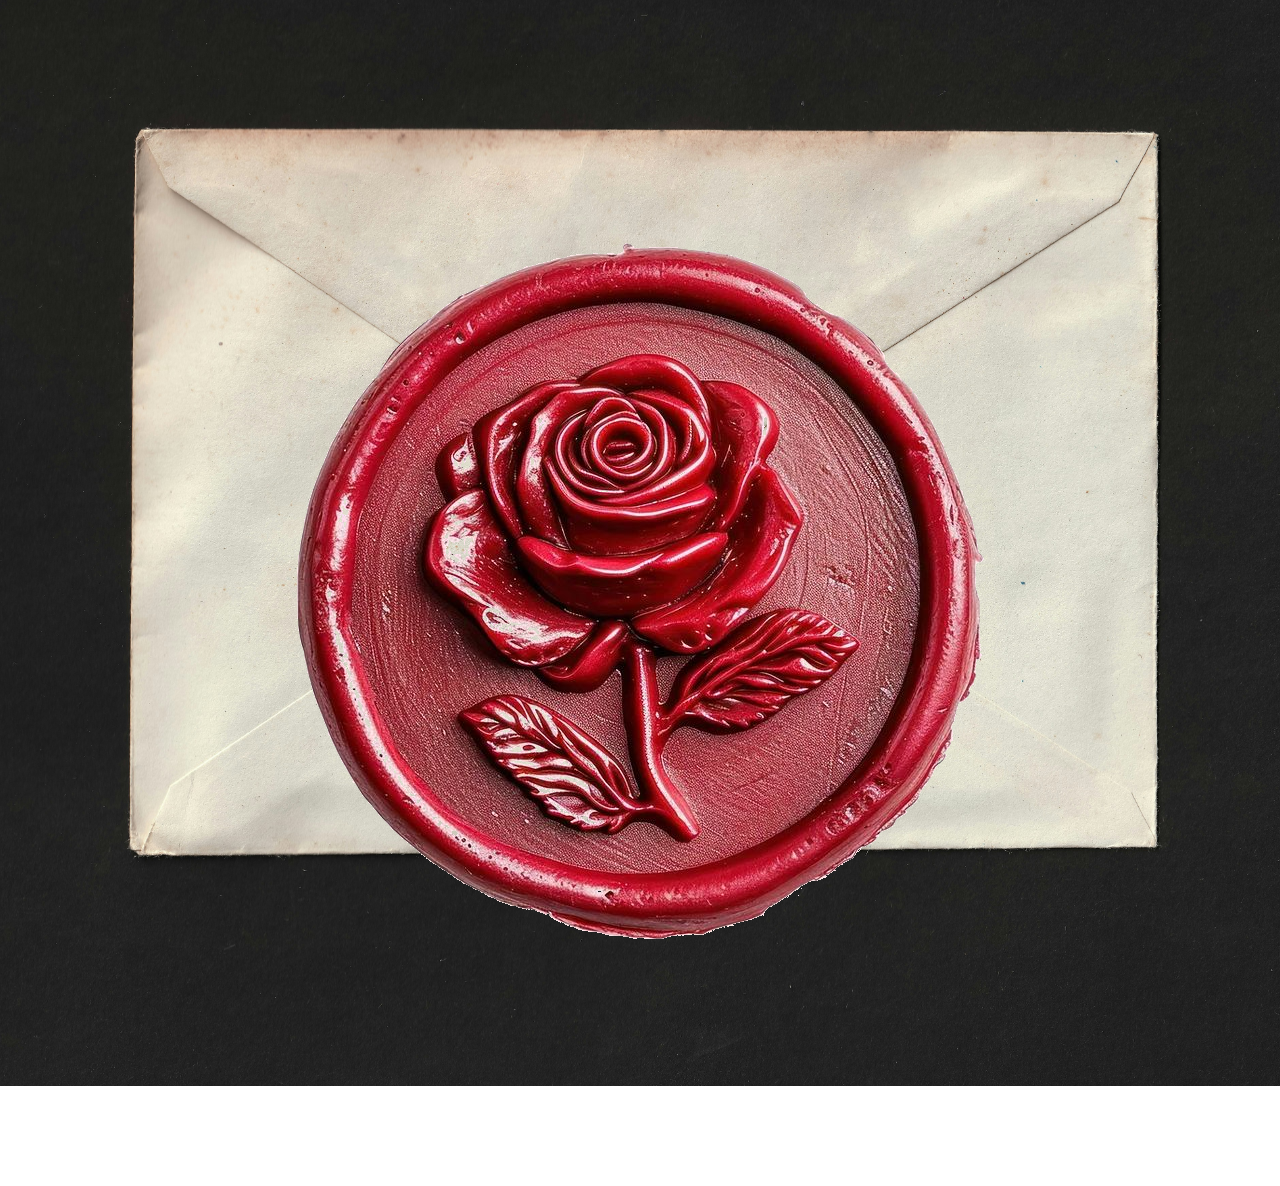
==== index.html @ 86bd202b "Update index.html" ====
<!DOCTYPE html>
<html lang="en">
<head>
    <meta charset="UTF-8">
    <meta name="viewport" content="width=device-width, initial-scale=1.0">
    <title>convite de aniversario</title>
    <link rel="stylesheet" href="style.css">
    <meta name="viewport" content="width=device-width, initial-scale=1.0">
</head>
<body>
        


    <div class="container">

        <a href="pagina2.html">
          <img src="imagens/SELO2_no_bg.png" alt="">
        </a>

    </div>
    

   

</body>

</html>
---- style.css ----
body {
  background-image: url("imagens/envelos34.jpg");
  background-size: cover;        /* preenche toda a tela */
  background-repeat: no-repeat;
  background-position: center;
  background-position: center -100px; 
}

.container {
  height: 130vh;
  display: flex;
  justify-content: center; /* horizontal */
  align-items: center;     /* vertical */
    display: flex;
    flex-direction: row; /* PC */
/* 📱 Celular */
@media (max-width: 768px) {
    .container {
        flex-direction: column;
    }
}
}
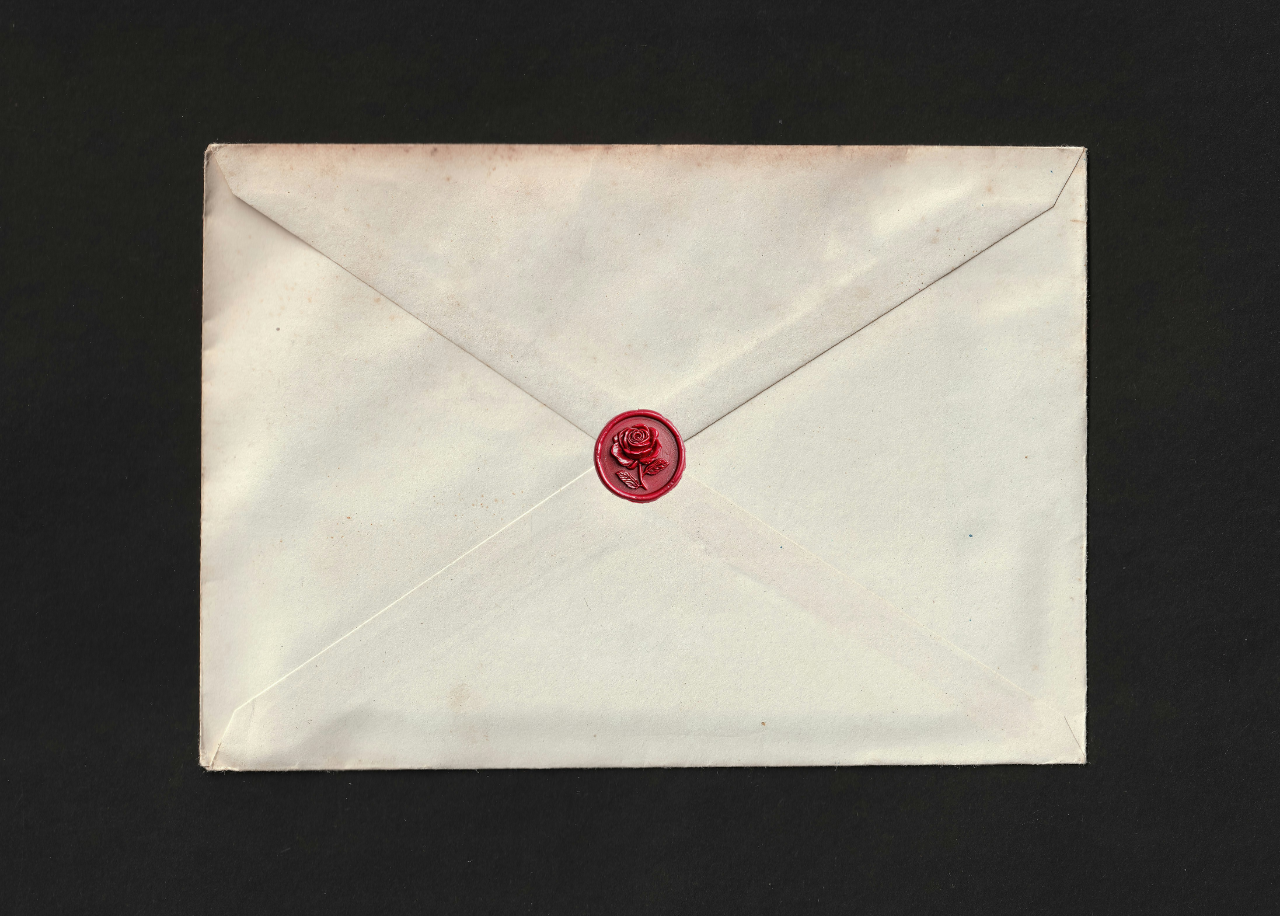
==== commit a34fa894: "Update index.html to include image width style Added style attribute to image for width adjustment." ====
--- a/index.html
+++ b/index.html
@@ -14,7 +14,7 @@
     <div class="container">
 
         <a href="pagina2.html">
-          <img src="imagens/SELO2_no_bg.png" alt="">
+          <img src="imagens/SELO2_no_bg.png" alt="" style="width: 100px;">
         </a>
 
     </div>
--- a/style.css
+++ b/style.css
@@ -1,22 +1,30 @@
 body {
   background-image: url("imagens/envelos34.jpg");
-  background-size: cover;        /* preenche toda a tela */
+  background-size: cover;
   background-repeat: no-repeat;
   background-position: center;
-  background-position: center -100px; 
 }
 
+/* PC */
 .container {
-  height: 130vh;
+  height: 100vh;
   display: flex;
-  justify-content: center; /* horizontal */
-  align-items: center;     /* vertical */
-    display: flex;
-    flex-direction: row; /* PC */
-/* 📱 Celular */
+  justify-content: center;
+  align-items: center;
+  flex-direction: row;
+}
+
+/* 📱 CELULAR (fora da .container) */
 @media (max-width: 768px) {
-    .container {
-        flex-direction: column;
-    }
+  .container {
+    flex-direction: column;
+    height: auto;
+    padding: 20px;
+  }
 }
+
+/* imagem responsiva */
+img {
+  max-width: 100%;
+  height: auto;
 }
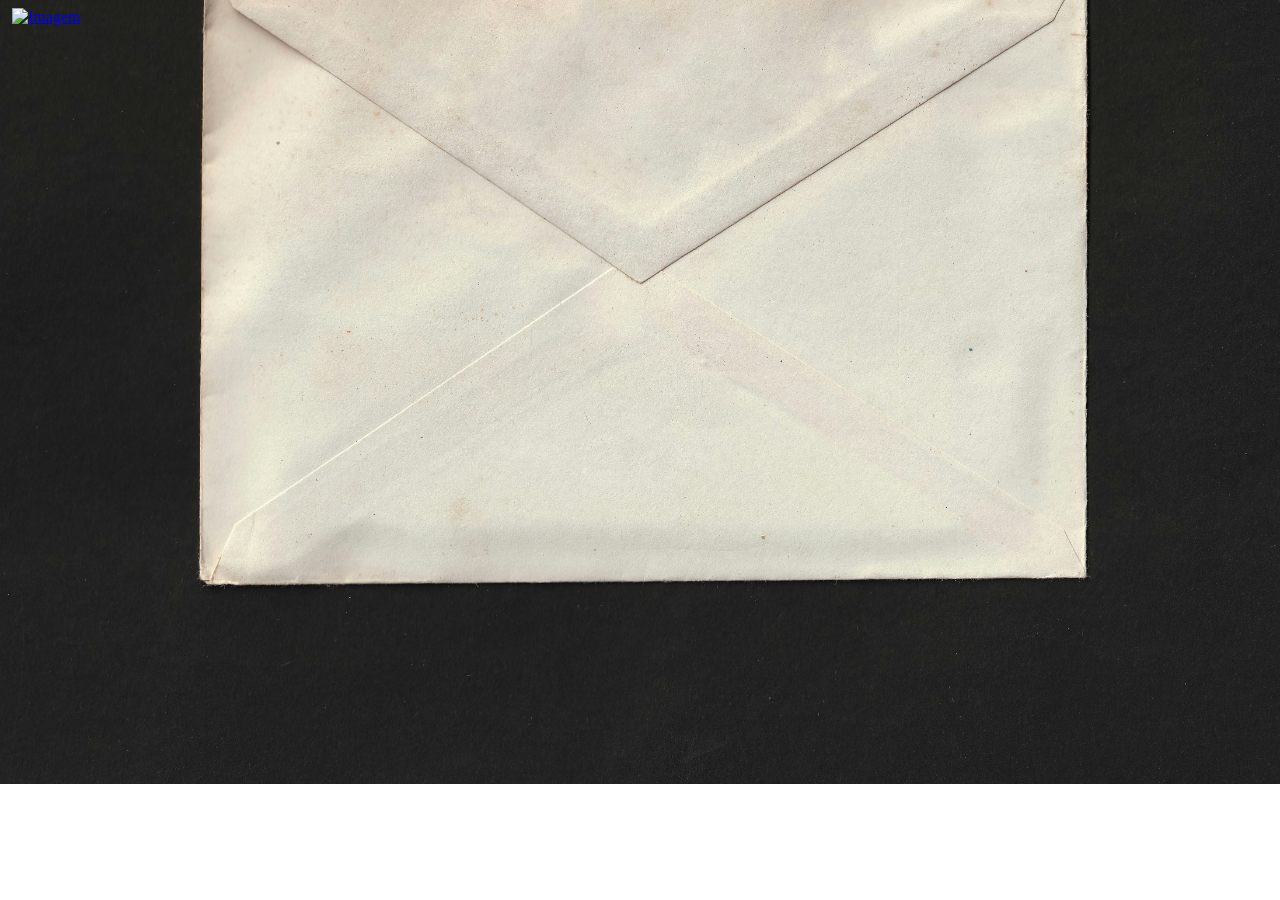
==== commit eecdec95: "Revise index.html for birthday invitation layout Updated HTML structure and added header with images" ====
--- a/index.html
+++ b/index.html
@@ -1,29 +1,30 @@
 <!DOCTYPE html>
 <html lang="en">
-<head>
+  <head>
     <meta charset="UTF-8">
     <meta name="viewport" content="width=device-width, initial-scale=1.0">
-    <title>convite de aniversario</title>
+    <title>Convite de Aniversário</title>
     <link rel="stylesheet" href="style.css">
-    <meta name="viewport" content="width=device-width, initial-scale=1.0">
-</head>
-<body>
-        
+  </head>
+  <body>
+    <header>
+      <img src="imagens/envelopg1.png" alt=""class="envelope" >
 
 
-    <div class="container">
+      <a href="pagina2.html" target="_self">
+       <img src="imagens/remov.png" alt="Imagem" class="selo" width="60px">
+       
+      </a>
+    </header>   
+    <svg viewBox="0 0 500 200" width="100%" class="cla">
+       <path id="curva-sorriso" d="M100,50 Q250,180 400,50" fill="transparent" />
+        <text>
+          <textPath xlink:href="#curva-sorriso" startOffset="50%" text-anchor="middle" class="texto-curvo">
+      
+          </textPath>
+        </text>
+     </svg>
 
-        <a href="pagina2.html">
-          <img src="imagens/SELO2_no_bg.png" alt="" style="width: 100px;">
-        </a>
+  </body>
+</html>
 
-    </div>
-    
-
-   
-
-</body>
-
-</html> 
-
-
--- a/style.css
+++ b/style.css
@@ -1,4 +1,5 @@
 body {
+ 
   background-image: url("imagens/envelos34.jpg");
   background-size: cover;
   background-repeat: no-repeat;
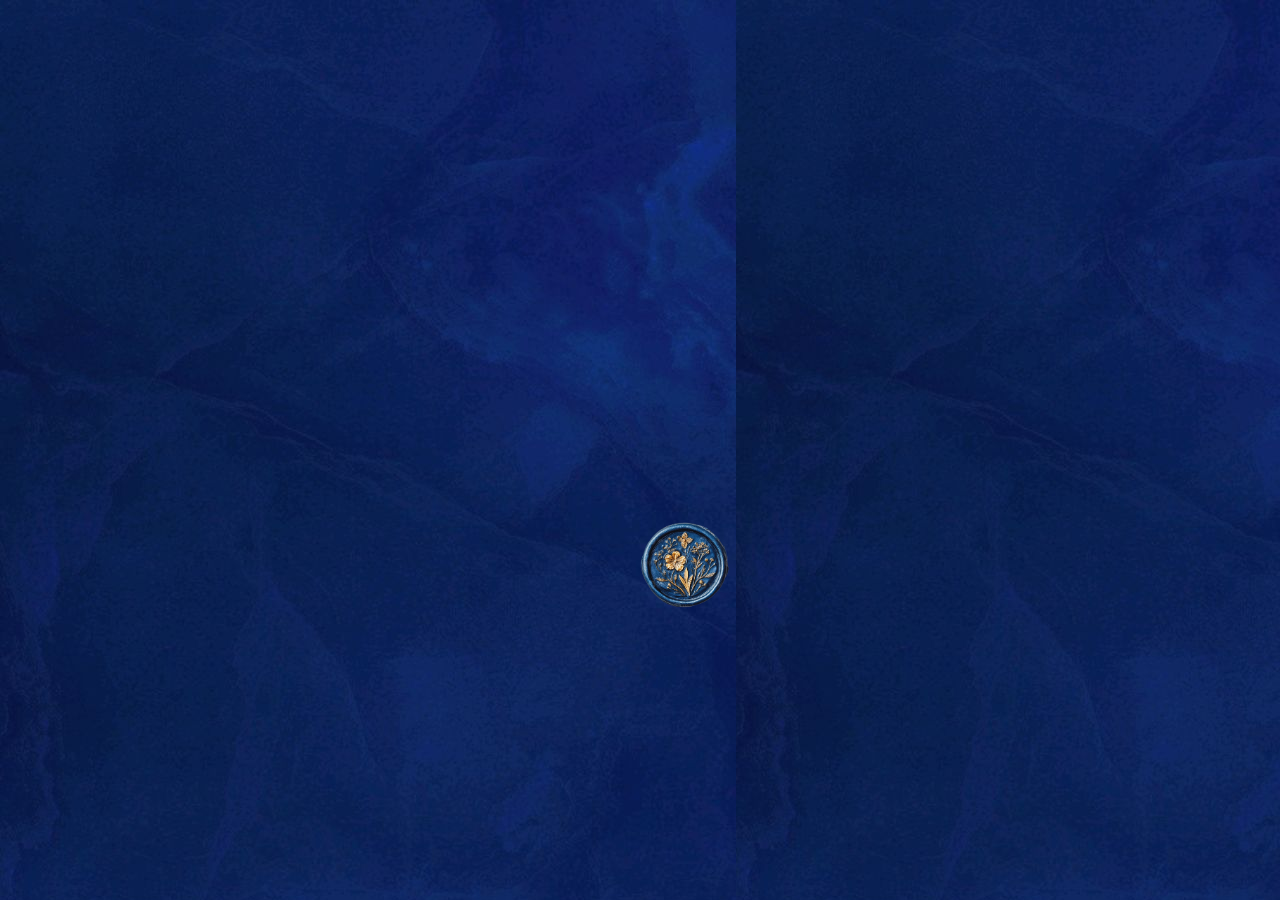
==== commit fd7de076: "upgrade Updated the structure and content of the HTML file, including new images and a footer." ====
--- a/index.html
+++ b/index.html
@@ -7,23 +7,27 @@
     <link rel="stylesheet" href="style.css">
   </head>
   <body>
-    <header>
-      <img src="imagens/envelopg1.png" alt=""class="envelope" >
+    <header >
+      <div class="topo">
+      <img width="470" class="imagem-fundo" src="test/florescimaazuis.png" alt="">
+      <img width="400" class="imagem-topo" src="test/galhos_com_passaros_flores.png" alt="">
+      <img width="400" class="imagem-topo2" src="test/galhos_com_passaros_flores.png" alt="">
+      </div>
+    </header>
+    
+     <img class="envelope" width="340" src="test/envelope_azul-removebg-preview.png" alt="">
+     <img width="100" class="galho" src="test/galhos-removebg-preview.png" alt="">
+     <img width="100" class="galho2" src="test/galhos-removebg-preview.png" alt="">
+
+    <a href="pagina2.html">
+      <img width="90" src="imagens/remov.png" alt="" class="selo">
+    </a>
 
 
-      <a href="pagina2.html" target="_self">
-       <img src="imagens/remov.png" alt="Imagem" class="selo" width="60px">
-       
-      </a>
-    </header>   
-    <svg viewBox="0 0 500 200" width="100%" class="cla">
-       <path id="curva-sorriso" d="M100,50 Q250,180 400,50" fill="transparent" />
-        <text>
-          <textPath xlink:href="#curva-sorriso" startOffset="50%" text-anchor="middle" class="texto-curvo">
-      
-          </textPath>
-        </text>
-     </svg>
+
+    <FOOter>
+      <img src="test/terra-removebg-preview.png" alt="">
+    </FOOter>
 
   </body>
 </html>
--- a/style.css
+++ b/style.css
@@ -1,31 +1,21 @@
-body {
- 
-  background-image: url("imagens/envelos34.jpg");
-  background-size: cover;
-  background-repeat: no-repeat;
-  background-position: center;
+body{
+    background-image: url(imagens/fundo.jfif);
+  text-align: center;
 }
 
-/* PC */
-.container {
-  height: 100vh;
-  display: flex;
-  justify-content: center;
-  align-items: center;
-  flex-direction: row;
+.envelope{
+ 
+  border-radius: 20px;
+  box-shadow: 0 10px 20px rgba(0,0,0,0.1);
+  max-width: 500px;
+  width: 100%;
 }
 
-/* 📱 CELULAR (fora da .container) */
-@media (max-width: 768px) {
-  .container {
-    flex-direction: column;
-    height: auto;
-    padding: 20px;
-  }
+.selo{
+  position: absolute;
+  border-radius: 50%;
+  object-fit: cover;
+  z-index: 2;
+  top: 58%; 
+  right: 43%;  
 }
-
-/* imagem responsiva */
-img {
-  max-width: 100%;
-  height: auto;
-}
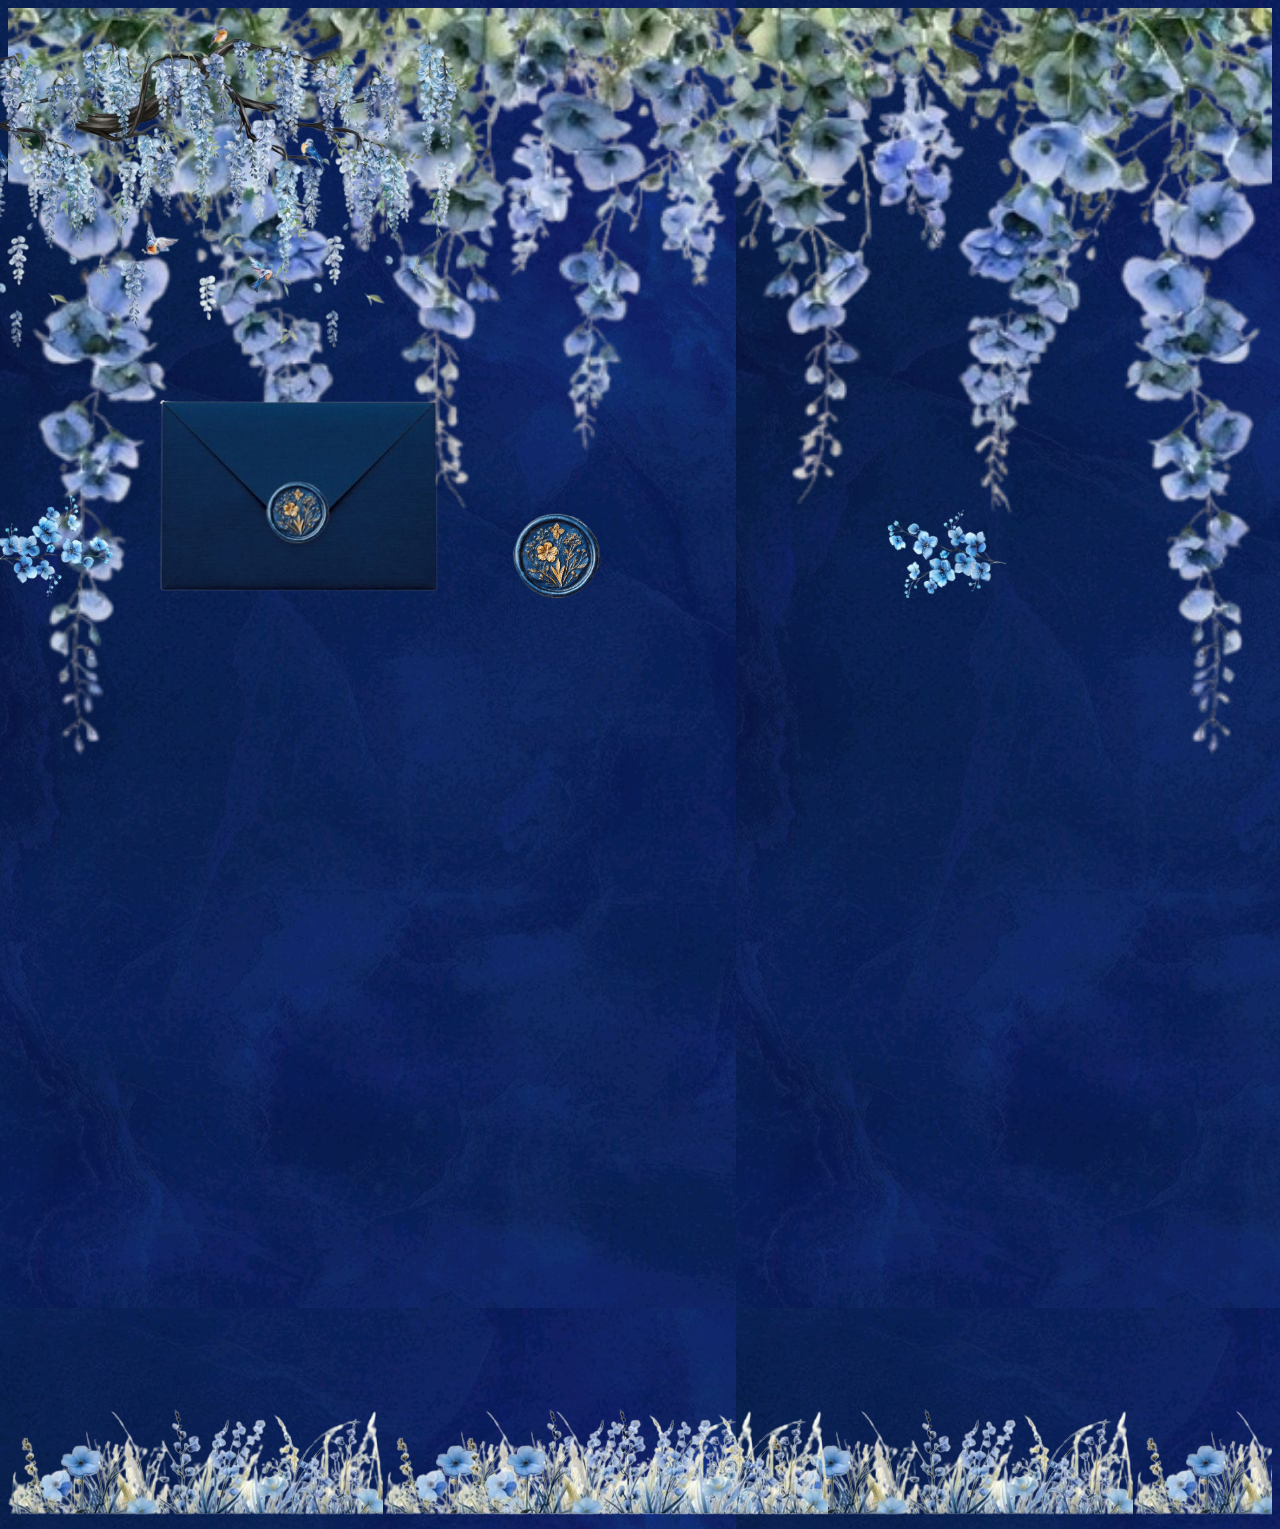
==== commit 2d085e8e: "upgrade" ====
--- a/index.html
+++ b/index.html
@@ -20,7 +20,7 @@
      <img width="100" class="galho2" src="test/galhos-removebg-preview.png" alt="">
 
     <a href="pagina2.html">
-      <img width="90" src="imagens/remov.png" alt="" class="selo">
+      <img width="90" src="test/remov.png" alt="" class="selo">
     </a>
 
 
--- a/style.css
+++ b/style.css
@@ -1,21 +1,56 @@
 body{
-    background-image: url(imagens/fundo.jfif);
+    background-image: url(test/fundo.jfif);
   text-align: center;
+}
+.topo{
+  position: relative;
+
+}
+.imagem-fundo{
+ display: block;
+  width: 100%;
+   
+  
+}
+
+.imagem-topo{
+  position: absolute;
+  top: 0%;   /* Distância do topo */
+  left: -20%;  /* Distância da esquerda */
+ 
+}
+.imagem-topo2{
+  position: absolute;
+  top: 0%;   /* Distância do topo */
+  left: 5%;  /* Distância da esquerda */
+ 
 }
 
 .envelope{
- 
-  border-radius: 20px;
-  box-shadow: 0 10px 20px rgba(0,0,0,0.1);
-  max-width: 500px;
-  width: 100%;
+  position: absolute;
+top: 25%;
+left: 10%;
+
+}
+.selo{
+  position: absolute;
+top: 57%;
+left: 40%;
 }
 
-.selo{
+.galho{
   position: absolute;
-  border-radius: 50%;
-  object-fit: cover;
-  z-index: 2;
-  top: 58%; 
-  right: 43%;  
+  transform: rotate(50deg);
+  top: 55%;
+  left: 0%;
 }
+
+.galho2{
+  position: absolute;
+  transform: rotate(250deg);
+  top: 55%;
+  left: 70%;
+}
+footer{
+ background-image: url(test/terra-removebg-preview.png);
+}
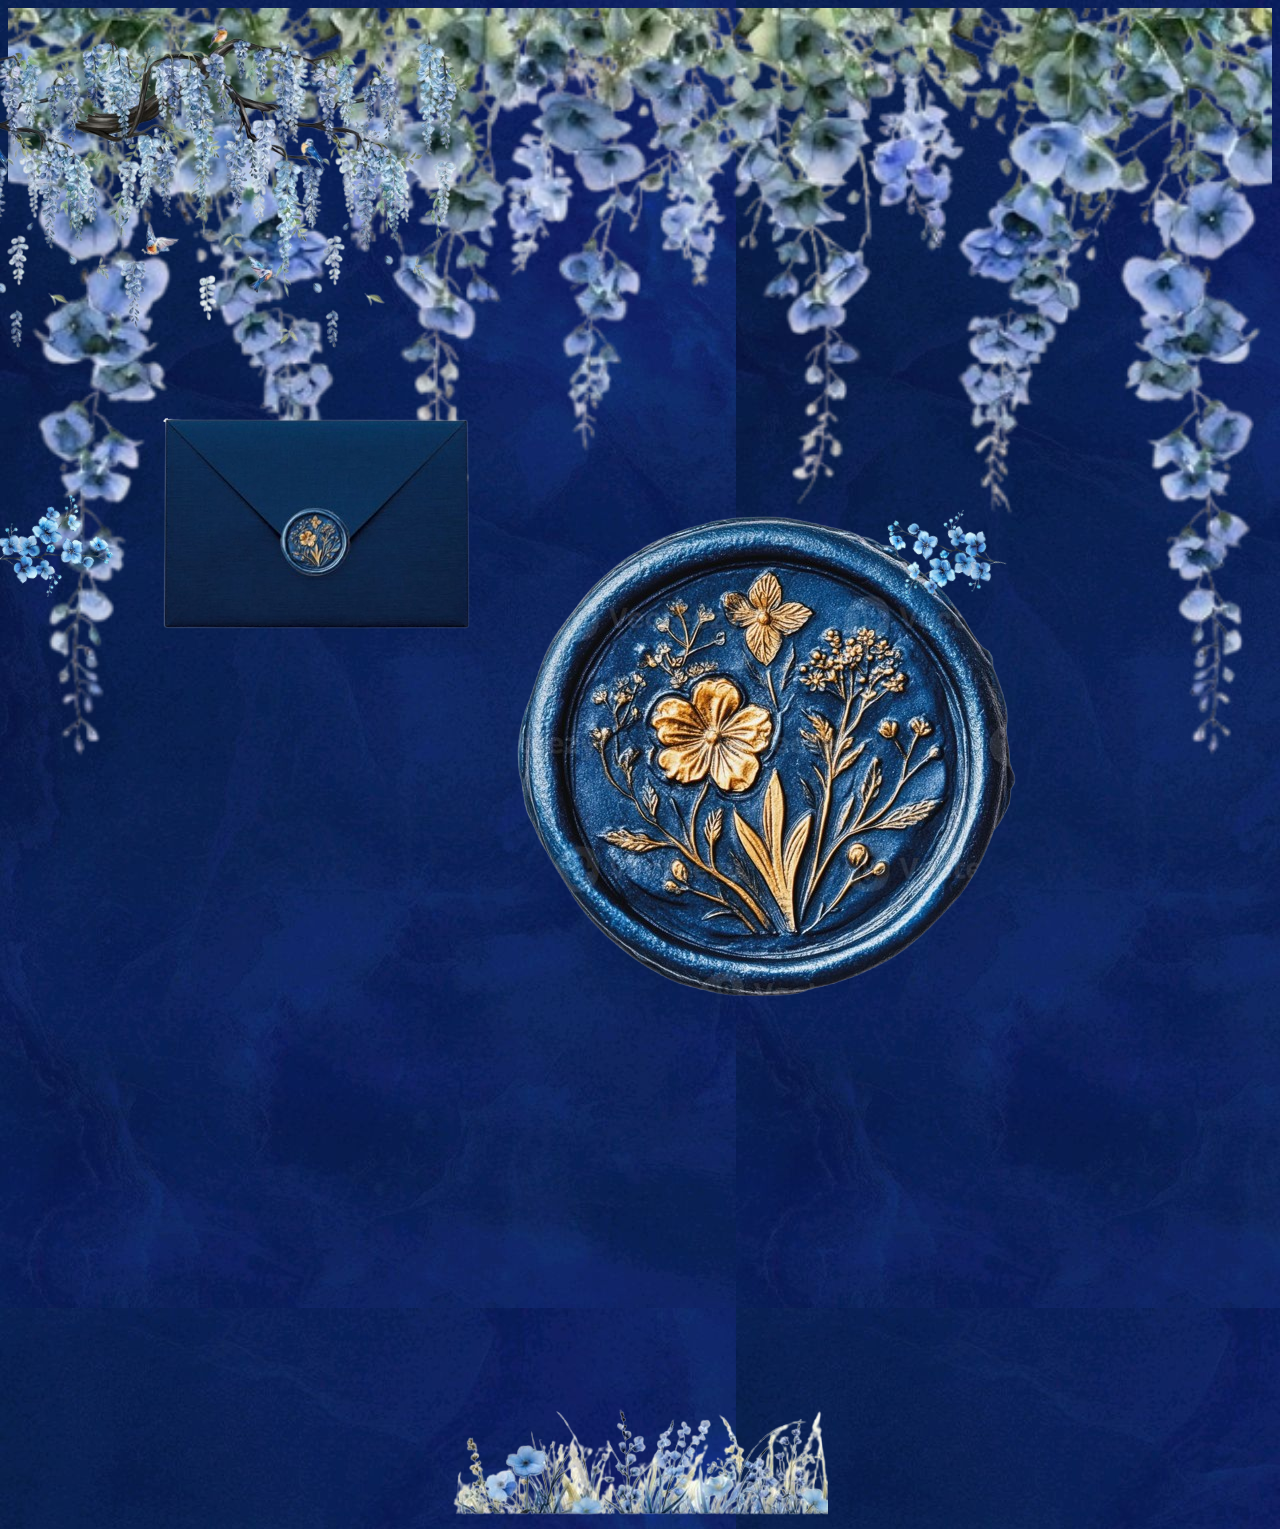
==== commit 8cfdb612: "Update index.html Reorganized HTML structure and corrected footer tag." ====
--- a/index.html
+++ b/index.html
@@ -15,20 +15,20 @@
       </div>
     </header>
     
-     <img class="envelope" width="340" src="test/envelope_azul-removebg-preview.png" alt="">
-     <img width="100" class="galho" src="test/galhos-removebg-preview.png" alt="">
+    
+     
+    <div class="container-envelope">
+       <img class="envelope" src="test/envelope_azul-removebg-preview.png" alt="Envelope">
+  
+        <a href="pagina2.html">
+          <img src="test/remov.png" alt="Selo" class="selo">
+        </a>
+        <img width="100" class="galho" src="test/galhos-removebg-preview.png" alt="">
      <img width="100" class="galho2" src="test/galhos-removebg-preview.png" alt="">
-
-    <a href="pagina2.html">
-      <img width="90" src="test/remov.png" alt="" class="selo">
-    </a>
+    </div>
 
 
-
-    <FOOter>
-      <img src="test/terra-removebg-preview.png" alt="">
-    </FOOter>
-
+   <img class="fim" src="test/terra-removebg-preview.png" alt="Terra">
   </body>
 </html>
 
--- a/style.css
+++ b/style.css
@@ -1,5 +1,5 @@
 body{
-    background-image: url(test/fundo.jfif);
+    background-image: url('test/fundo.jfif');
   text-align: center;
 }
 .topo{
@@ -15,14 +15,14 @@
 
 .imagem-topo{
   position: absolute;
-  top: 0%;   /* Distância do topo */
-  left: -20%;  /* Distância da esquerda */
+  top: 0%;  
+  left: -20%;  
  
 }
 .imagem-topo2{
   position: absolute;
-  top: 0%;   /* Distância do topo */
-  left: 5%;  /* Distância da esquerda */
+  top: 0%;   
+  left: 5%;  
  
 }
 
@@ -51,6 +51,4 @@
   top: 55%;
   left: 70%;
 }
-footer{
- background-image: url(test/terra-removebg-preview.png);
-}
+
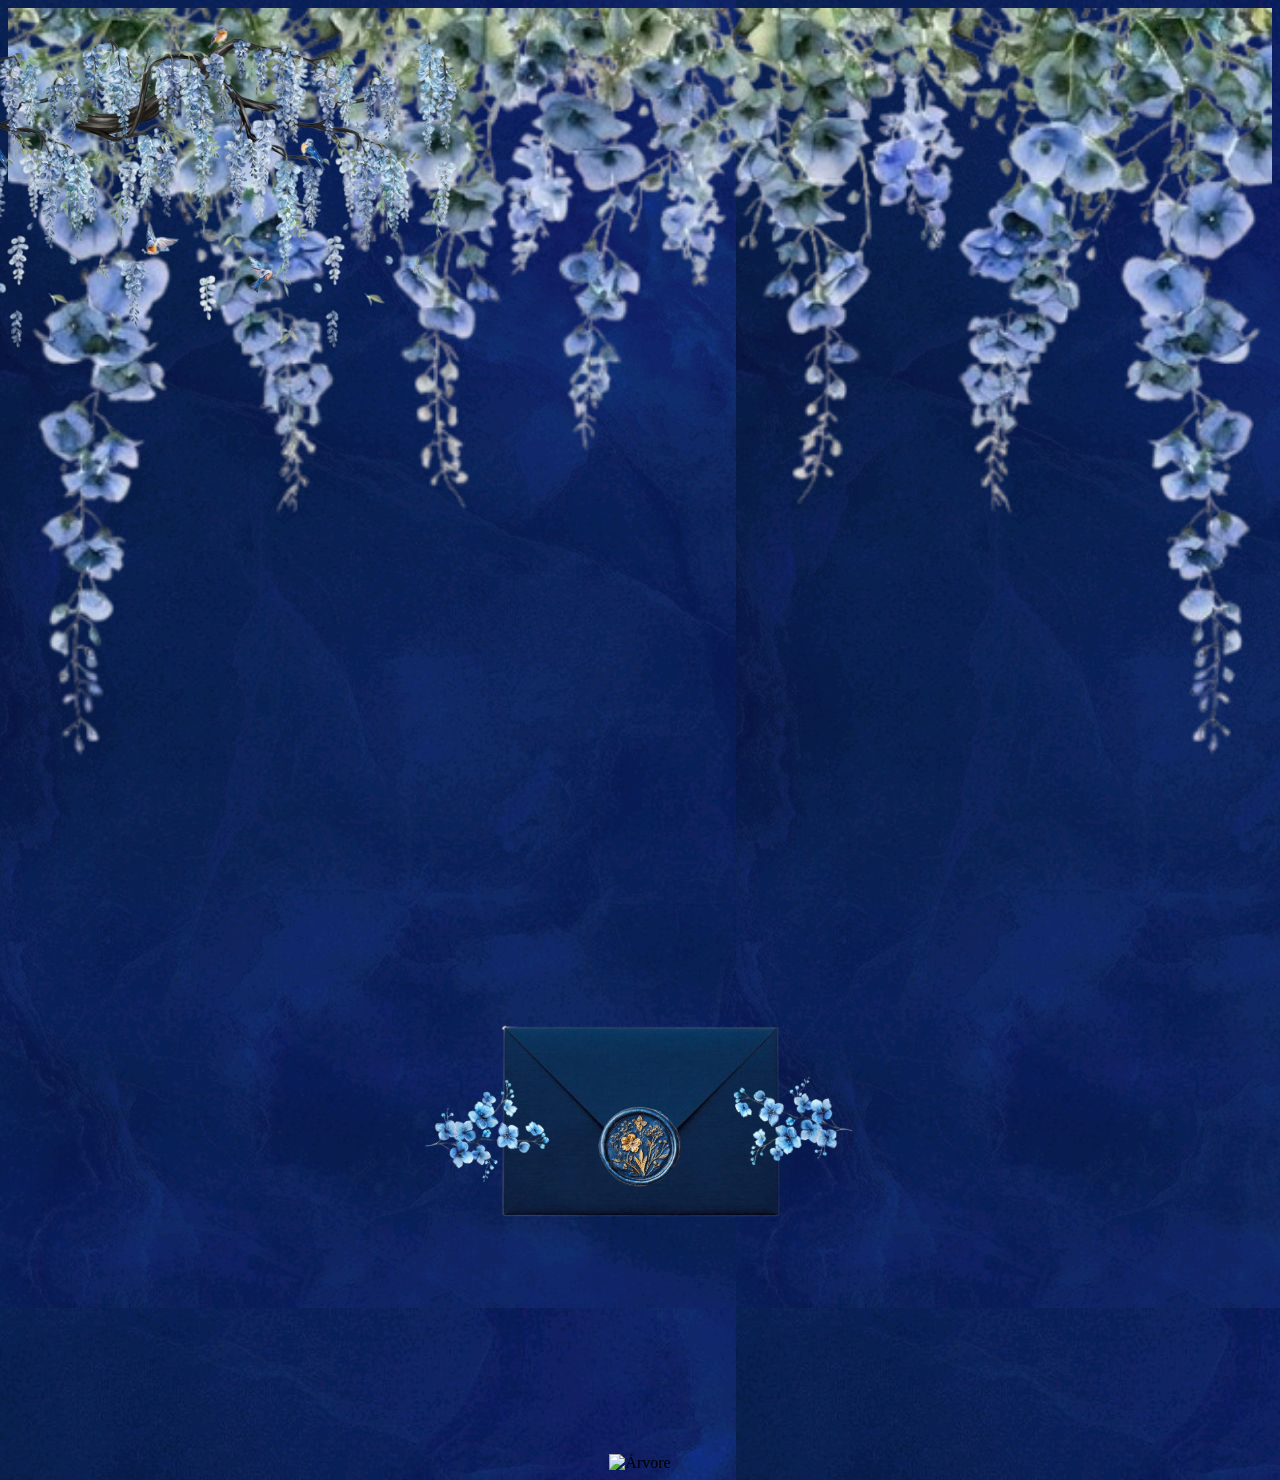
==== commit 02f2225c: "Add footer to index.html Added footer section to the HTML structure." ====
--- a/index.html
+++ b/index.html
@@ -7,7 +7,7 @@
     <link rel="stylesheet" href="style.css">
   </head>
   <body>
-    <header >
+    <header class="container-header" >
       <div class="topo">
       <img width="470" class="imagem-fundo" src="test/florescimaazuis.png" alt="">
       <img width="400" class="imagem-topo" src="test/galhos_com_passaros_flores.png" alt="">
@@ -27,8 +27,12 @@
      <img width="100" class="galho2" src="test/galhos-removebg-preview.png" alt="">
     </div>
 
-
-   <img class="fim" src="test/terra-removebg-preview.png" alt="Terra">
+  <footer class="container-rodape">
+       
+  <img class="flor3" src="test/download-removebg-preview.png" alt="Árvore">
+  </footer>
   </body>
 </html>
 
+
+
--- a/style.css
+++ b/style.css
@@ -1,5 +1,5 @@
 body{
-    background-image: url('test/fundo.jfif');
+    background-image: url(test/fundo.jfif);
   text-align: center;
 }
 .topo{
@@ -26,29 +26,48 @@
  
 }
 
-.envelope{
-  position: absolute;
-top: 25%;
-left: 10%;
 
+.container-envelope {
+  position: relative;
+  width: 90%;         
+  max-width: 340px;      
+  margin: 0 auto;        
 }
-.selo{
-  position: absolute;
-top: 57%;
-left: 40%;
+
+.envelope {
+  width: 100%;           
+  height: auto;          
+  display: block;
+}
+
+.selo {
+  position: absolute;  
+  width: 25%;          
+  height: auto;
+  top: 49%;              
+  left: 50%;
+  transform: translate(-50%, -50%); 
+  z-index: 1;   
 }
 
 .galho{
   position: absolute;
   transform: rotate(50deg);
-  top: 55%;
-  left: 0%;
+  top: 38%;
+  left: -10%;
+  
 }
 
 .galho2{
   position: absolute;
   transform: rotate(250deg);
-  top: 55%;
-  left: 70%;
+  top: 35%;
+  left: 80%;
+  
+}
+.fim{
+  position: absolute;
+  top: 50%;
+  left: 0%;
 }
 
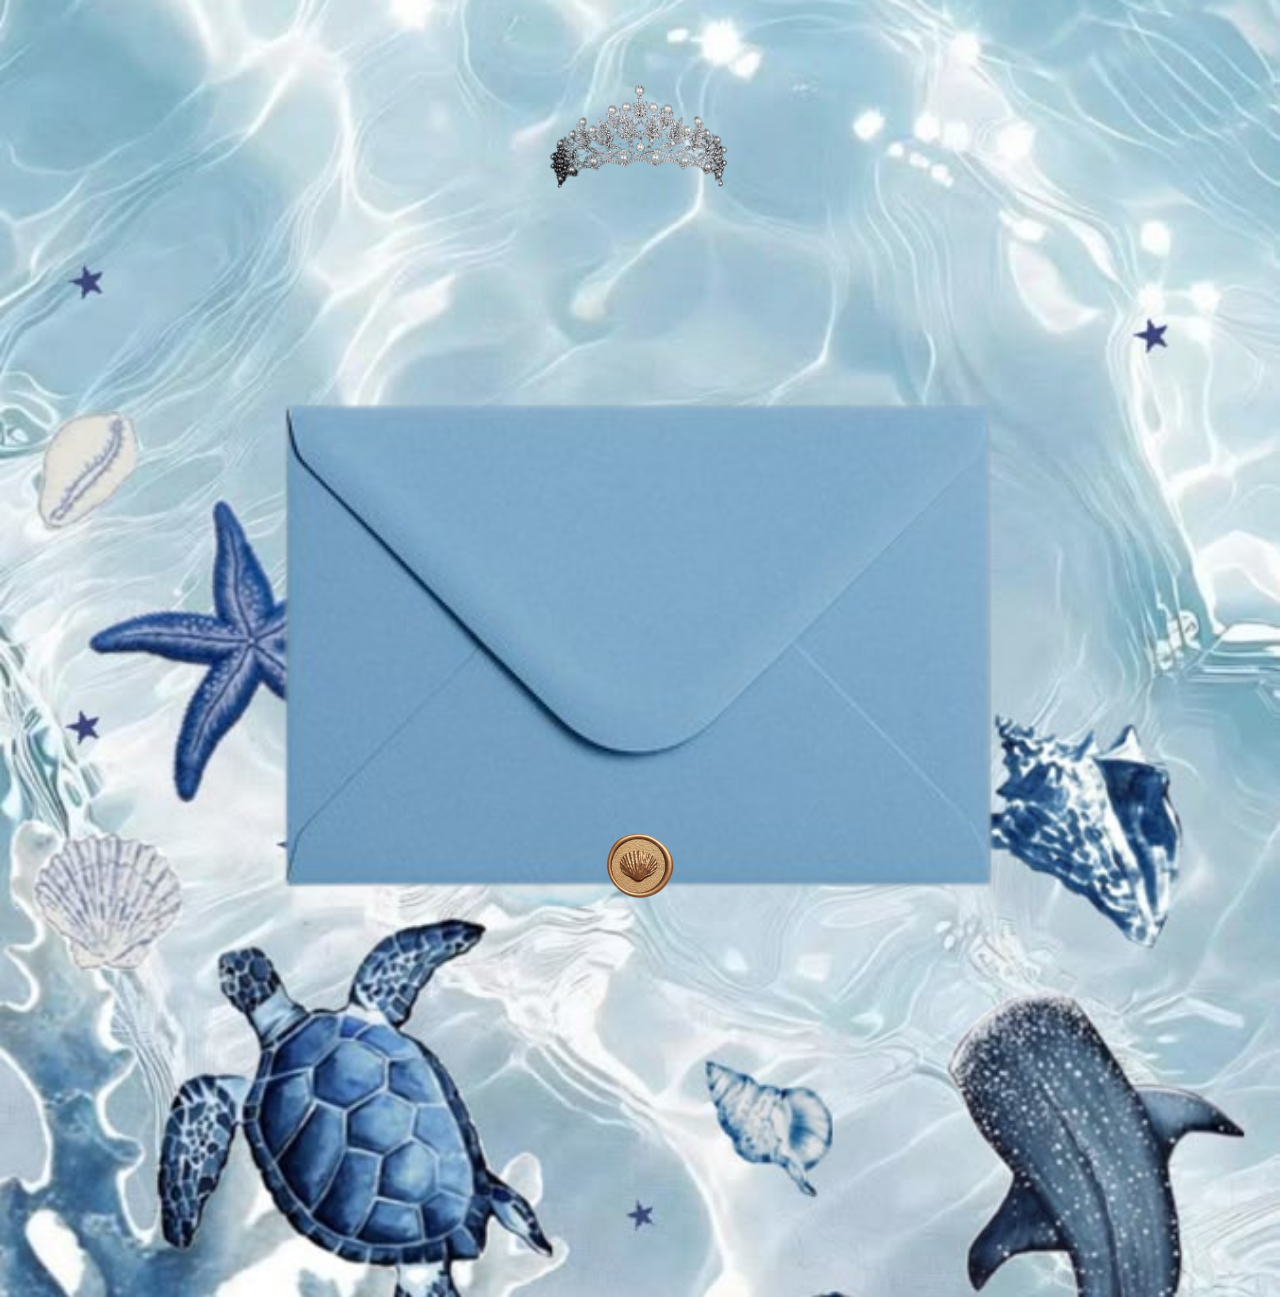
==== commit ff14971e: "Atualizei convite de aniversário" ====
--- a/index.html
+++ b/index.html
@@ -1,36 +1,23 @@
 <!DOCTYPE html>
-<html lang="en">
+<html lang="pt-BR">
   <head>
     <meta charset="UTF-8">
     <meta name="viewport" content="width=device-width, initial-scale=1.0">
-    <title>Convite de Aniversário</title>
+    <title>ENVELOPE MISTERIOSO</title>
     <link rel="stylesheet" href="style.css">
   </head>
   <body>
-    <header class="container-header" >
-      <div class="topo">
-      <img width="470" class="imagem-fundo" src="test/florescimaazuis.png" alt="">
-      <img width="400" class="imagem-topo" src="test/galhos_com_passaros_flores.png" alt="">
-      <img width="400" class="imagem-topo2" src="test/galhos_com_passaros_flores.png" alt="">
-      </div>
-    </header>
-    
-    
-     
-    <div class="container-envelope">
-       <img class="envelope" src="test/envelope_azul-removebg-preview.png" alt="Envelope">
-  
-        <a href="pagina2.html">
-          <img src="test/remov.png" alt="Selo" class="selo">
-        </a>
-        <img width="100" class="galho" src="test/galhos-removebg-preview.png" alt="">
-     <img width="100" class="galho2" src="test/galhos-removebg-preview.png" alt="">
+    <div class="centro_envelope">
+
+      <img class="coroa" src="image/coroa_nova-removebg-preview.png" alt="Coroa">
+
+      <img class="envelope" src="image/envelope.png" alt="Envelope">
+
+      <a href="pagina2.html">
+        <img src="image/selo_ostra-removebg-preview.png" alt="Selo" class="selo">
+      </a>
+
     </div>
-
-  <footer class="container-rodape">
-       
-  <img class="flor3" src="test/download-removebg-preview.png" alt="Árvore">
-  </footer>
   </body>
 </html>
 
--- a/style.css
+++ b/style.css
@@ -1,73 +1,49 @@
-body{
-    background-image: url(test/fundo.jfif);
-  text-align: center;
-}
-.topo{
-  position: relative;
-
-}
-.imagem-fundo{
- display: block;
-  width: 100%;
-   
-  
+body {
+    min-height: 100vh;
+    background-image: url("image/fundomagico.jfif");
+    background-size: cover;
+    background-position: center;
+    background-repeat: no-repeat;
 }
 
-.imagem-topo{
-  position: absolute;
-  top: 0%;  
-  left: -20%;  
- 
+@media (max-width: 768px) {
+    body {
+        background-position: right center;
+    }
 }
-.imagem-topo2{
-  position: absolute;
-  top: 0%;   
-  left: 5%;  
- 
+
+.centro_envelope{
+    display: flex;
+    flex-direction: column;
+    align-items: center;
+    position: relative;
+    margin-top: 10px;
+}
+
+.coroa{
+    width: 200px;
+    max-width: 80%;
+    margin-bottom: -300px;   /* distância da coroa para o envelope */
+   
+}
+
+.envelope{
+    width: 1300px;
+    max-width: 150vw;
+}
+
+.selo{
+    position: absolute;
+    width: 80px;
+    left: 50%;
+    top: 73%;              /* ajuste fino do selo */
+    transform: translate(-50%, -150%);
+}
+
+.container-rodape {
+  position: relative;    
+  width: 100%;           
+  max-width: 100%;     
 }
 
 
-.container-envelope {
-  position: relative;
-  width: 90%;         
-  max-width: 340px;      
-  margin: 0 auto;        
-}
-
-.envelope {
-  width: 100%;           
-  height: auto;          
-  display: block;
-}
-
-.selo {
-  position: absolute;  
-  width: 25%;          
-  height: auto;
-  top: 49%;              
-  left: 50%;
-  transform: translate(-50%, -50%); 
-  z-index: 1;   
-}
-
-.galho{
-  position: absolute;
-  transform: rotate(50deg);
-  top: 38%;
-  left: -10%;
-  
-}
-
-.galho2{
-  position: absolute;
-  transform: rotate(250deg);
-  top: 35%;
-  left: 80%;
-  
-}
-.fim{
-  position: absolute;
-  top: 50%;
-  left: 0%;
-}
-
